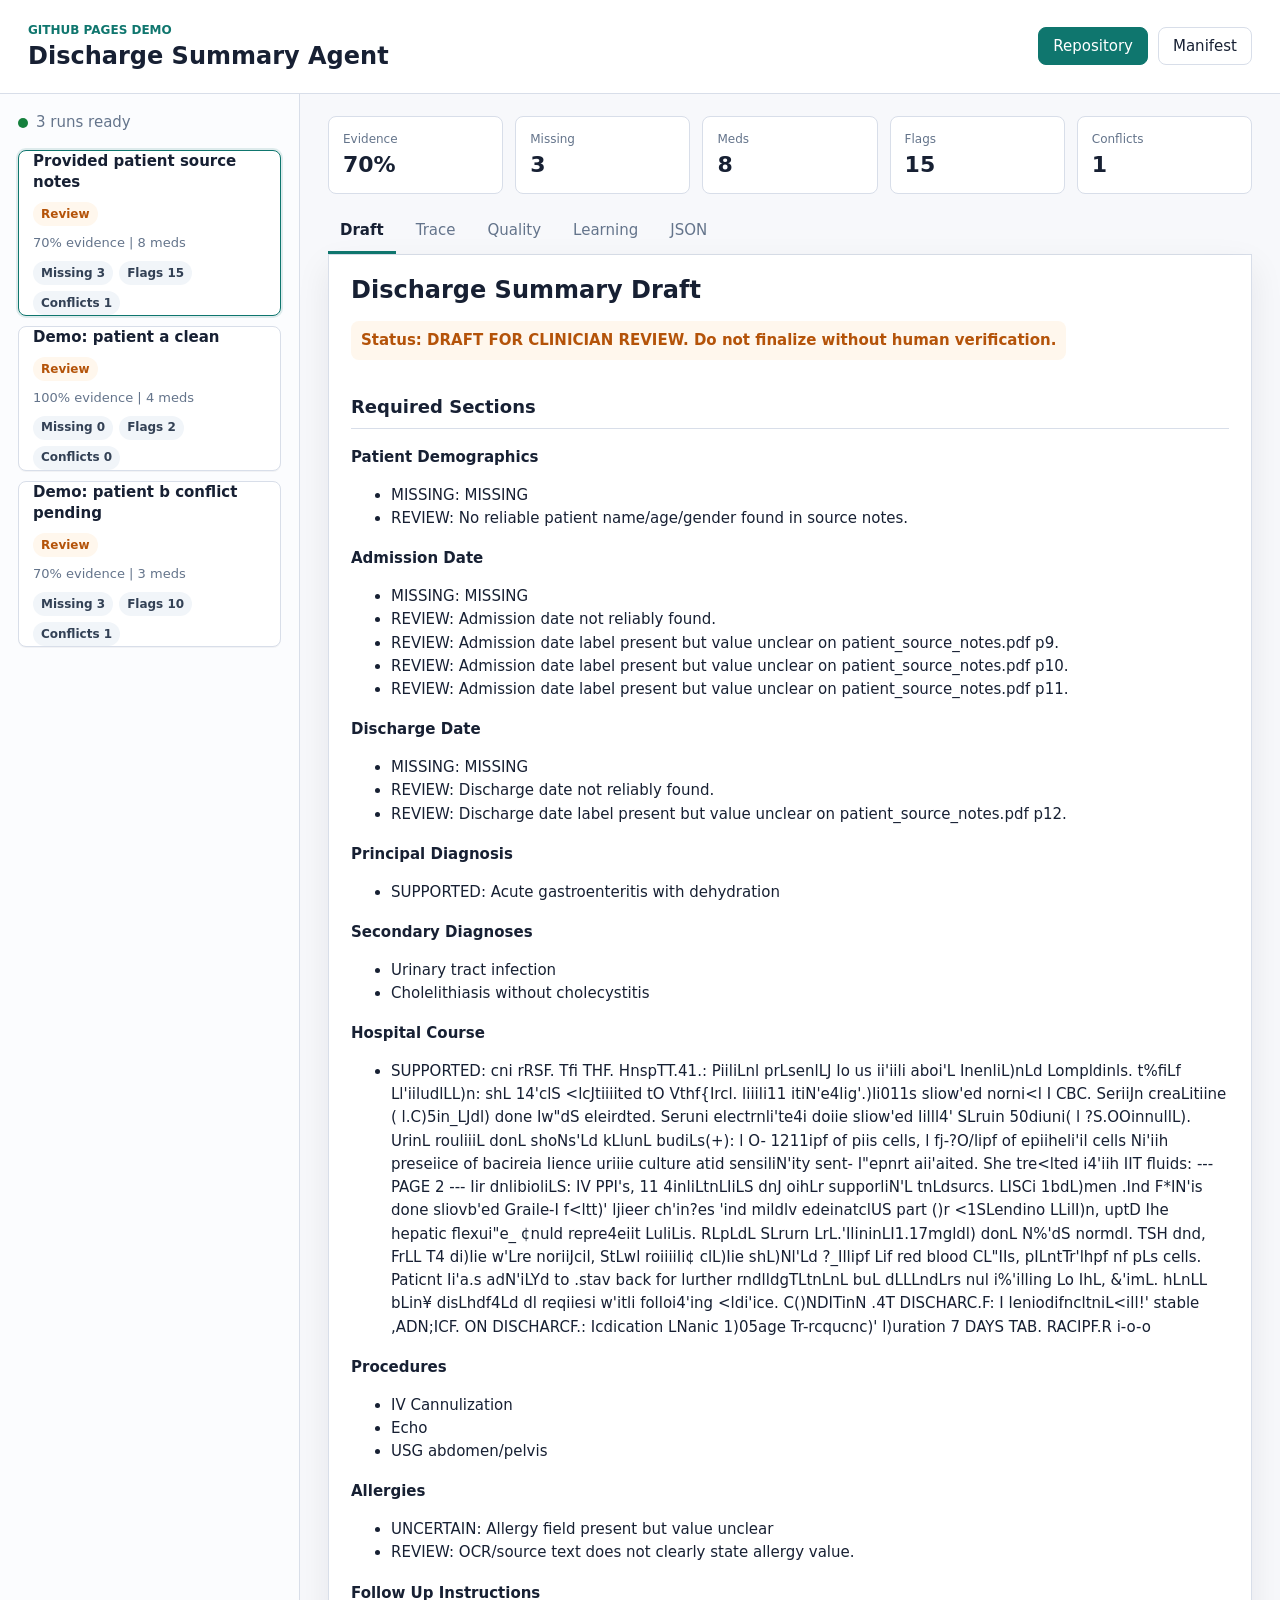
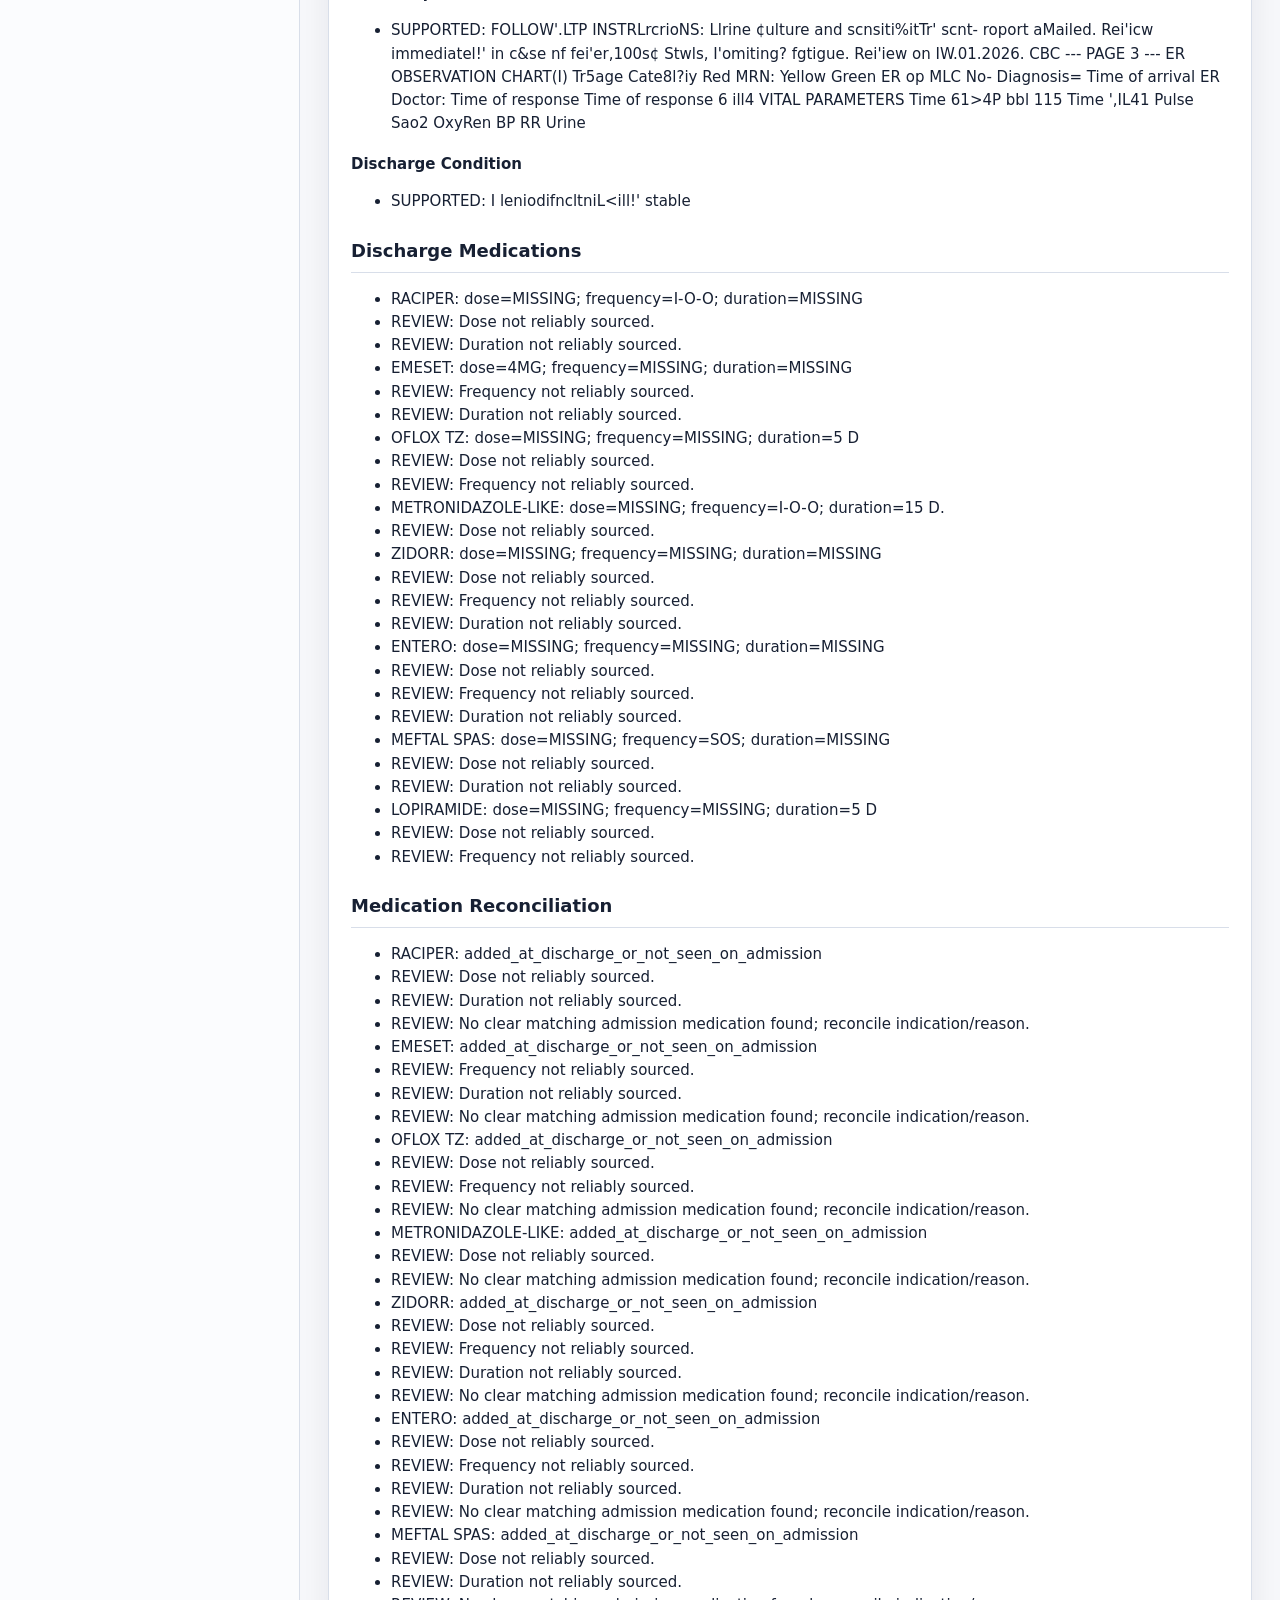
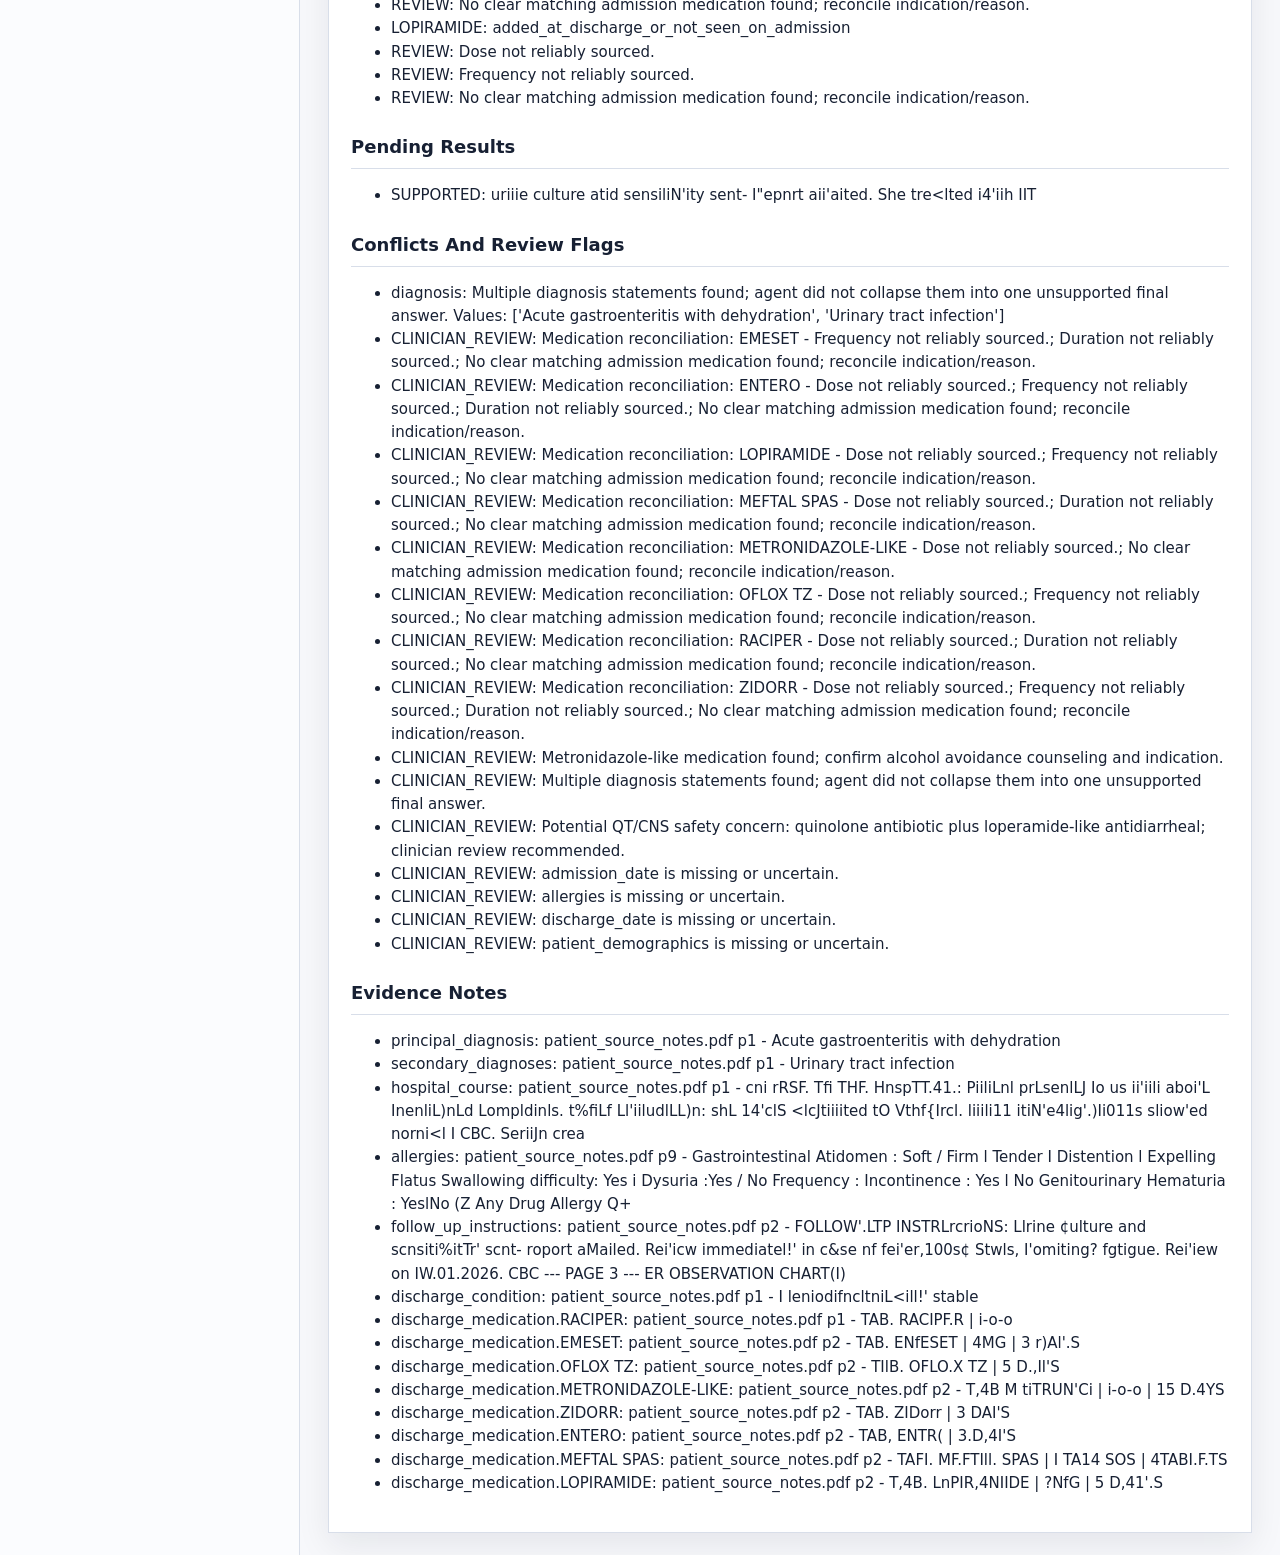
==== docs/index.html @ 787cefed "Add GitHub Pages live demo" ====
<!doctype html>
<html lang="en">
  <head>
    <meta charset="utf-8" />
    <meta name="viewport" content="width=device-width, initial-scale=1" />
    <title>Dscribe Agent Live Demo</title>
    <link rel="icon" href="./favicon.svg" type="image/svg+xml" />
    <link rel="stylesheet" href="./styles.css" />
  </head>
  <body>
    <div class="app-shell">
      <header class="topbar">
        <div>
          <p class="eyebrow">GitHub Pages Demo</p>
          <h1>Discharge Summary Agent</h1>
        </div>
        <div class="toolbar" aria-label="Project links">
          <a class="button-link primary" href="https://github.com/yashdhanani/Discharge-Summary-Agent" target="_blank" rel="noreferrer">
            Repository
          </a>
          <a class="button-link" href="./data/manifest.json" target="_blank" rel="noreferrer">
            Manifest
          </a>
        </div>
      </header>

      <main class="workspace">
        <aside class="sidebar" aria-label="Runs">
          <div class="status-row">
            <span id="healthDot" class="dot"></span>
            <span id="healthText">Loading review data</span>
          </div>
          <div id="runList" class="run-list"></div>
        </aside>

        <section class="main-panel">
          <div class="summary-bar">
            <div>
              <span class="metric-label">Evidence</span>
              <strong id="metricEvidence">--</strong>
            </div>
            <div>
              <span class="metric-label">Missing</span>
              <strong id="metricMissing">--</strong>
            </div>
            <div>
              <span class="metric-label">Meds</span>
              <strong id="metricMeds">--</strong>
            </div>
            <div>
              <span class="metric-label">Flags</span>
              <strong id="metricFlags">--</strong>
            </div>
            <div>
              <span class="metric-label">Conflicts</span>
              <strong id="metricConflicts">--</strong>
            </div>
          </div>

          <nav class="tabs" aria-label="Artifacts" role="tablist">
            <button class="tab active" data-tab="draft" type="button" role="tab" aria-selected="true">Draft</button>
            <button class="tab" data-tab="trace" type="button" role="tab" aria-selected="false">Trace</button>
            <button class="tab" data-tab="quality" type="button" role="tab" aria-selected="false">Quality</button>
            <button class="tab" data-tab="learning" type="button" role="tab" aria-selected="false">Learning</button>
            <button class="tab" data-tab="structured" type="button" role="tab" aria-selected="false">JSON</button>
          </nav>

          <section id="content" class="content" aria-live="polite" role="tabpanel"></section>
        </section>
      </main>
    </div>

    <div id="toast" class="toast" role="status"></div>
    <script src="./app.js"></script>
  </body>
</html>
---- docs/styles.css ----
:root {
  --bg: #f7f8fb;
  --panel: #ffffff;
  --panel-2: #f1f5f9;
  --text: #172033;
  --muted: #64748b;
  --line: #d8dee9;
  --accent: #0f766e;
  --accent-2: #1d4ed8;
  --danger: #b42318;
  --warn: #b45309;
  --ok: #15803d;
  --shadow: 0 12px 32px rgba(15, 23, 42, 0.08);
}

* {
  box-sizing: border-box;
}

body {
  margin: 0;
  min-height: 100vh;
  background: var(--bg);
  color: var(--text);
  font-family: Inter, ui-sans-serif, system-ui, -apple-system, BlinkMacSystemFont, "Segoe UI", sans-serif;
  font-size: 15px;
  line-height: 1.45;
}

button,
select,
.button-link {
  font: inherit;
}

.app-shell {
  min-height: 100vh;
  display: flex;
  flex-direction: column;
}

.topbar {
  display: flex;
  align-items: center;
  justify-content: space-between;
  gap: 20px;
  padding: 22px 28px;
  border-bottom: 1px solid var(--line);
  background: var(--panel);
}

.eyebrow {
  margin: 0 0 4px;
  color: var(--accent);
  font-size: 12px;
  font-weight: 700;
  text-transform: uppercase;
}

h1 {
  margin: 0;
  font-size: 24px;
  line-height: 1.15;
  letter-spacing: 0;
}

.toolbar {
  display: flex;
  align-items: center;
  gap: 10px;
  flex-wrap: wrap;
}

button,
.button-link {
  height: 38px;
  border: 1px solid var(--line);
  border-radius: 8px;
  padding: 0 14px;
  background: var(--panel);
  color: var(--text);
  cursor: pointer;
  display: inline-flex;
  align-items: center;
  gap: 8px;
  white-space: nowrap;
  transition: border-color 140ms ease, background 140ms ease, box-shadow 140ms ease, transform 140ms ease;
  text-decoration: none;
}

button:hover,
.button-link:hover {
  border-color: #94a3b8;
}

button:focus-visible,
.button-link:focus-visible {
  outline: 3px solid rgba(29, 78, 216, 0.24);
  outline-offset: 2px;
}

button:disabled {
  cursor: progress;
  opacity: 0.64;
}

button.primary,
.button-link.primary {
  background: var(--accent);
  border-color: var(--accent);
  color: #ffffff;
}

button.primary:hover,
.button-link.primary:hover {
  background: #0d645d;
}

.icon-button {
  width: 38px;
  padding: 0;
  justify-content: center;
}

.workspace {
  display: grid;
  grid-template-columns: 300px minmax(0, 1fr);
  gap: 0;
  flex: 1;
  min-height: 0;
}

.sidebar {
  border-right: 1px solid var(--line);
  background: #fbfcfe;
  padding: 18px;
  overflow: auto;
}

.status-row {
  display: flex;
  align-items: center;
  gap: 8px;
  color: var(--muted);
  margin-bottom: 16px;
}

.dot {
  width: 10px;
  height: 10px;
  border-radius: 50%;
  background: var(--warn);
}

.dot.ok {
  background: var(--ok);
}

.run-list {
  display: grid;
  gap: 10px;
}

.run-item {
  width: 100%;
  min-height: 112px;
  height: auto;
  display: grid;
  justify-items: start;
  align-content: center;
  gap: 8px;
  text-align: left;
  background: var(--panel);
  box-shadow: 0 1px 0 rgba(15, 23, 42, 0.04);
  white-space: normal;
}

.run-item.active {
  border-color: var(--accent);
  box-shadow: 0 0 0 2px rgba(15, 118, 110, 0.12);
}

.run-title {
  font-weight: 700;
  min-width: 0;
  overflow-wrap: anywhere;
}

.run-sub {
  color: var(--muted);
  font-size: 13px;
}

.run-row {
  display: flex;
  align-items: flex-start;
  justify-content: space-between;
  gap: 8px;
  width: 100%;
  min-width: 0;
  flex-wrap: wrap;
}

.run-chips,
.pill-list {
  display: flex;
  flex-wrap: wrap;
  gap: 6px;
}

.mini-chip,
.field-pill,
.status-pill {
  display: inline-flex;
  align-items: center;
  min-height: 24px;
  border-radius: 999px;
  padding: 3px 8px;
  font-size: 12px;
  font-weight: 700;
  line-height: 1.2;
  overflow-wrap: anywhere;
  white-space: normal;
}

.status-pill {
  flex: 0 0 auto;
}

.mini-chip,
.field-pill {
  background: var(--panel-2);
  color: #334155;
}

.status-pill.review {
  background: #fff7ed;
  color: var(--warn);
}

.status-pill.clean {
  background: #ecfdf3;
  color: var(--ok);
}

.main-panel {
  padding: 22px 28px;
  min-width: 0;
  overflow: auto;
}

.summary-bar {
  display: grid;
  grid-template-columns: repeat(5, minmax(120px, 1fr));
  gap: 12px;
  margin-bottom: 16px;
}

.summary-bar > div {
  background: var(--panel);
  border: 1px solid var(--line);
  border-radius: 8px;
  padding: 14px;
}

.metric-label {
  display: block;
  color: var(--muted);
  font-size: 12px;
  margin-bottom: 6px;
}

.summary-bar strong {
  font-size: 22px;
  line-height: 1;
}

.tabs {
  display: flex;
  gap: 8px;
  border-bottom: 1px solid var(--line);
  margin-bottom: 0;
  overflow-x: auto;
}

.tab {
  border: 0;
  border-radius: 0;
  background: transparent;
  color: var(--muted);
  padding: 0 12px;
  height: 44px;
  border-bottom: 3px solid transparent;
}

.tab.active {
  color: var(--text);
  border-bottom-color: var(--accent);
  font-weight: 700;
}

.tab:focus-visible {
  outline-offset: -3px;
}

.content {
  background: var(--panel);
  border: 1px solid var(--line);
  border-top: 0;
  min-height: 560px;
  min-width: 0;
  padding: 22px;
  box-shadow: var(--shadow);
  overflow: auto;
}

.empty-state {
  display: grid;
  place-items: center;
  min-height: 360px;
  color: var(--muted);
  text-align: center;
  padding: 24px;
}

.empty-state.compact {
  min-height: 112px;
  border: 1px dashed var(--line);
  border-radius: 8px;
  background: var(--panel);
}

.empty-state.error {
  color: var(--danger);
  background: #fff7f5;
}

.markdown {
  max-width: 1120px;
  min-width: 0;
}

.markdown h1,
.markdown h2,
.markdown h3 {
  letter-spacing: 0;
}

.markdown h1 {
  font-size: 24px;
  margin: 0 0 16px;
}

.markdown h2 {
  font-size: 18px;
  margin: 24px 0 10px;
  border-bottom: 1px solid var(--line);
  padding-bottom: 8px;
}

.markdown h3 {
  font-size: 15px;
  margin: 18px 0 8px;
}

.draft-status {
  display: inline-flex;
  max-width: 100%;
  margin: 0 0 10px;
  border-radius: 8px;
  background: #fff7ed;
  color: var(--warn);
  padding: 8px 10px;
  font-weight: 700;
  overflow-wrap: anywhere;
}

.markdown p,
.markdown li {
  line-height: 1.55;
}

.markdown code,
pre {
  font-family: ui-monospace, SFMono-Regular, Menlo, Monaco, Consolas, "Liberation Mono", monospace;
}

pre {
  max-width: 100%;
  min-width: 0;
  white-space: pre-wrap;
  overflow-wrap: anywhere;
  background: #101828;
  color: #f8fafc;
  padding: 16px;
  border-radius: 8px;
  overflow: auto;
}

.trace-list {
  display: grid;
  gap: 14px;
  min-width: 0;
}

.trace-step {
  border: 1px solid var(--line);
  border-radius: 8px;
  padding: 0;
  background: #fbfcfe;
  min-width: 0;
  overflow-wrap: anywhere;
  display: grid;
  grid-template-columns: 54px minmax(0, 1fr);
  overflow: hidden;
}

.trace-index {
  display: grid;
  place-items: start center;
  padding-top: 16px;
  background: #eef6f5;
  color: var(--accent);
  font-weight: 800;
}

.trace-body {
  padding: 14px;
  min-width: 0;
}

.trace-head {
  display: flex;
  align-items: flex-start;
  flex-wrap: wrap;
  justify-content: space-between;
  gap: 12px;
  margin-bottom: 8px;
  min-width: 0;
}

.trace-label {
  display: block;
  color: var(--muted);
  font-size: 12px;
  font-weight: 700;
  margin-bottom: 2px;
  text-transform: uppercase;
}

.badge {
  display: inline-flex;
  align-items: center;
  border-radius: 999px;
  background: var(--panel-2);
  color: var(--text);
  padding: 4px 8px;
  font-size: 12px;
  font-weight: 700;
  max-width: 100%;
  white-space: normal;
  overflow-wrap: anywhere;
}

.badge.warn {
  background: #fff7ed;
  color: var(--warn);
}

.badge.ok {
  background: #ecfdf3;
  color: var(--ok);
}

.quality-grid {
  display: grid;
  grid-template-columns: repeat(2, minmax(0, 1fr));
  gap: 14px;
}

.quality-block {
  border: 1px solid var(--line);
  border-radius: 8px;
  padding: 16px;
  background: #fbfcfe;
  min-width: 0;
}

.quality-block h3 {
  margin: 0 0 10px;
  font-size: 15px;
}

.quality-block p {
  display: flex;
  justify-content: space-between;
  gap: 12px;
  margin: 8px 0;
  color: var(--muted);
}

.quality-block p strong {
  color: var(--text);
  text-align: right;
  overflow-wrap: anywhere;
}

.review-grid {
  display: grid;
  grid-template-columns: minmax(260px, 0.85fr) minmax(0, 1.15fr);
  gap: 20px;
  margin-top: 22px;
  min-width: 0;
}

.review-grid h2 {
  margin: 0 0 12px;
  font-size: 18px;
}

.field-group {
  margin-bottom: 18px;
}

.field-group h3 {
  margin: 0 0 8px;
  color: var(--muted);
  font-size: 13px;
  text-transform: uppercase;
}

.flag-list {
  margin: 0;
  padding: 0;
  display: grid;
  gap: 8px;
  list-style: none;
}

.flag-list li {
  display: grid;
  grid-template-columns: 78px minmax(0, 1fr);
  gap: 10px;
  border: 1px solid var(--line);
  border-radius: 8px;
  padding: 10px;
  background: #fbfcfe;
  overflow-wrap: anywhere;
}

.flag-list li.quiet {
  display: block;
  color: var(--muted);
}

.flag-type {
  align-self: start;
  justify-self: start;
  border-radius: 999px;
  background: #fff7ed;
  color: var(--warn);
  padding: 3px 8px;
  font-size: 12px;
  font-weight: 800;
}

.quiet,
.learning-note {
  color: var(--muted);
}

.chart-wrap {
  display: grid;
  gap: 16px;
  min-width: 0;
}

canvas {
  width: 100%;
  height: 280px;
  border: 1px solid var(--line);
  border-radius: 8px;
  background: #ffffff;
}

.is-loading .content {
  opacity: 0.82;
}

.toast {
  position: fixed;
  right: 20px;
  bottom: 20px;
  max-width: 360px;
  background: #172033;
  color: #ffffff;
  padding: 12px 14px;
  border-radius: 8px;
  box-shadow: var(--shadow);
  opacity: 0;
  transform: translateY(8px);
  transition: opacity 160ms ease, transform 160ms ease;
  pointer-events: none;
}

.toast.show {
  opacity: 1;
  transform: translateY(0);
}

@media (max-width: 920px) {
  .topbar {
    align-items: flex-start;
    flex-direction: column;
  }

  .workspace {
    grid-template-columns: 1fr;
  }

  .sidebar {
    border-right: 0;
    border-bottom: 1px solid var(--line);
  }

  .run-list {
    grid-template-columns: repeat(auto-fit, minmax(220px, 1fr));
  }

  .summary-bar,
  .quality-grid,
  .review-grid {
    grid-template-columns: repeat(2, minmax(0, 1fr));
  }
}

@media (max-width: 560px) {
  .topbar,
  .main-panel,
  .sidebar {
    padding: 16px;
  }

  .summary-bar,
  .quality-grid,
  .review-grid {
    grid-template-columns: 1fr;
  }

  .toolbar {
    width: 100%;
  }

  .toolbar button:not(.icon-button) {
    flex: 1 1 180px;
    justify-content: center;
  }

  .tabs {
    gap: 4px;
  }

  .tab {
    padding: 0 8px;
  }

  .content {
    padding: 16px;
    min-height: 480px;
  }

  .trace-step {
    grid-template-columns: 42px minmax(0, 1fr);
  }

  .flag-list li {
    grid-template-columns: 1fr;
  }

  .quality-block p {
    display: grid;
  }
}
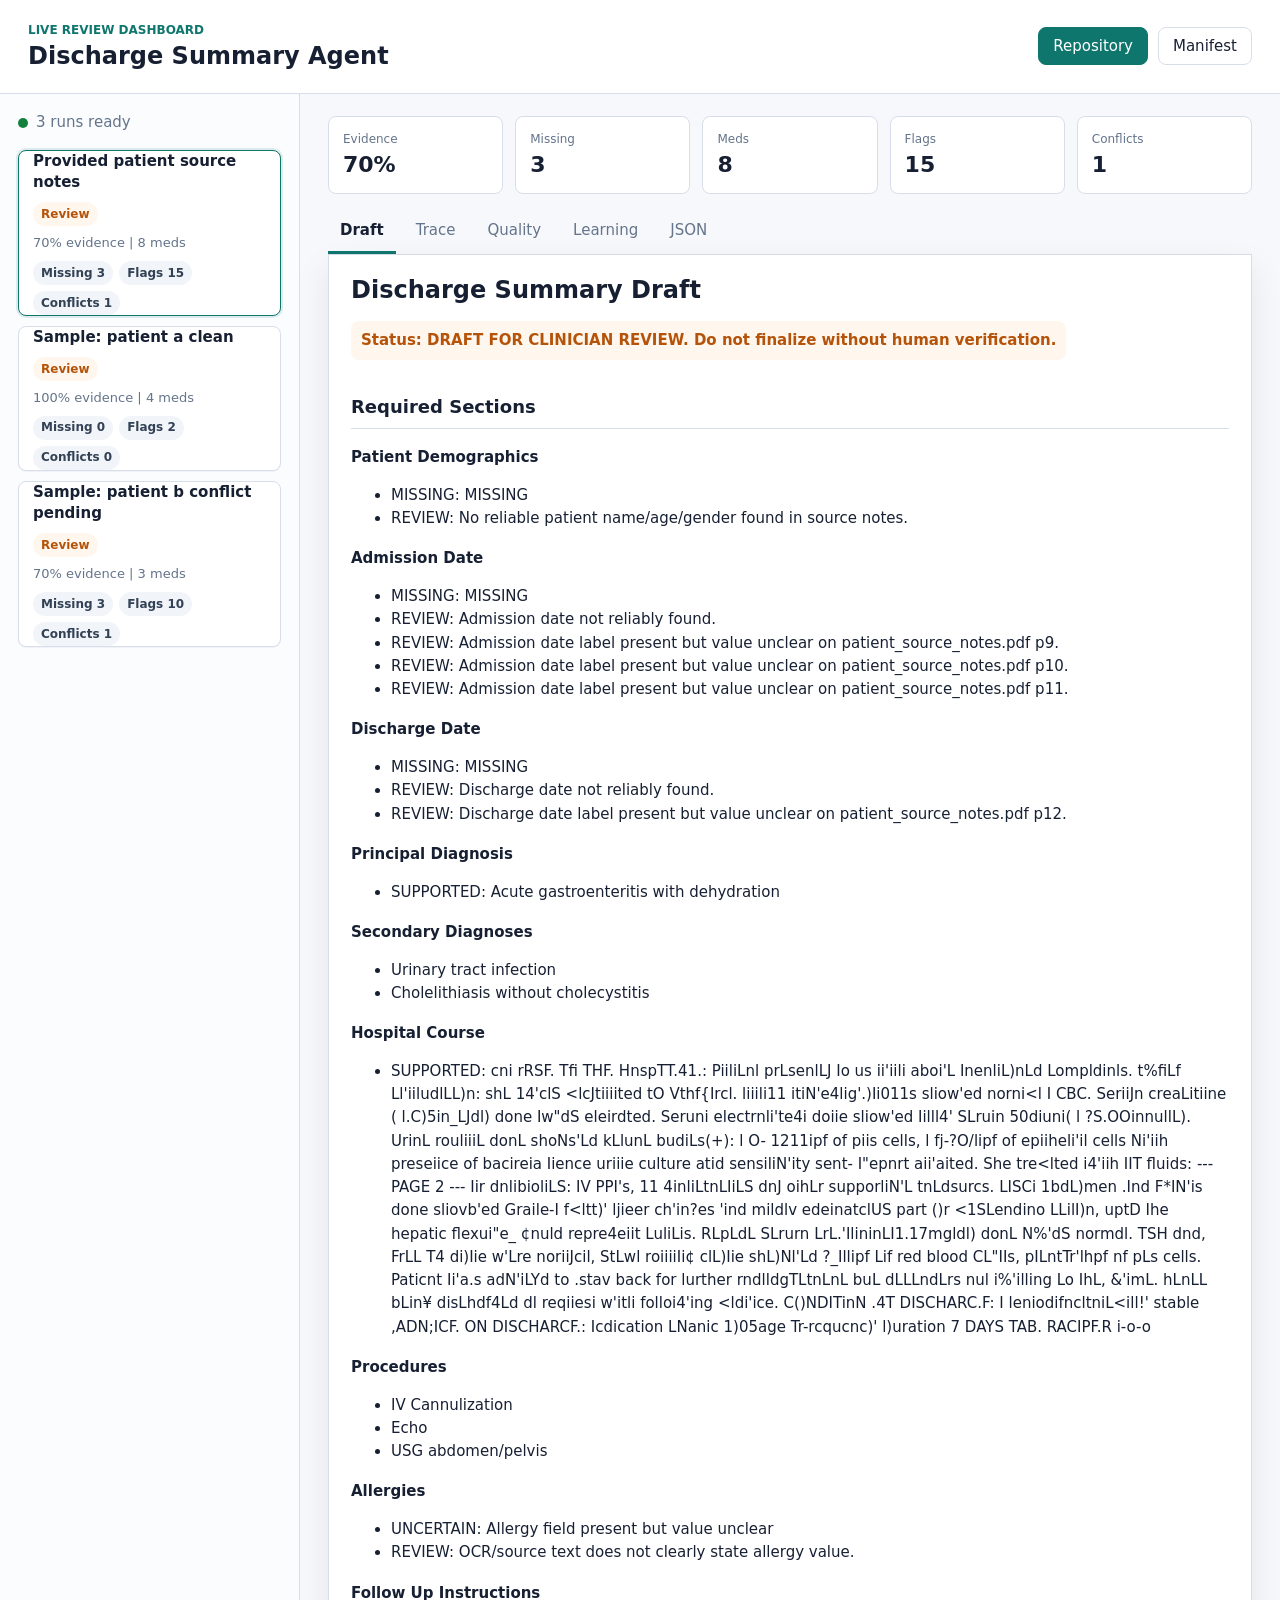
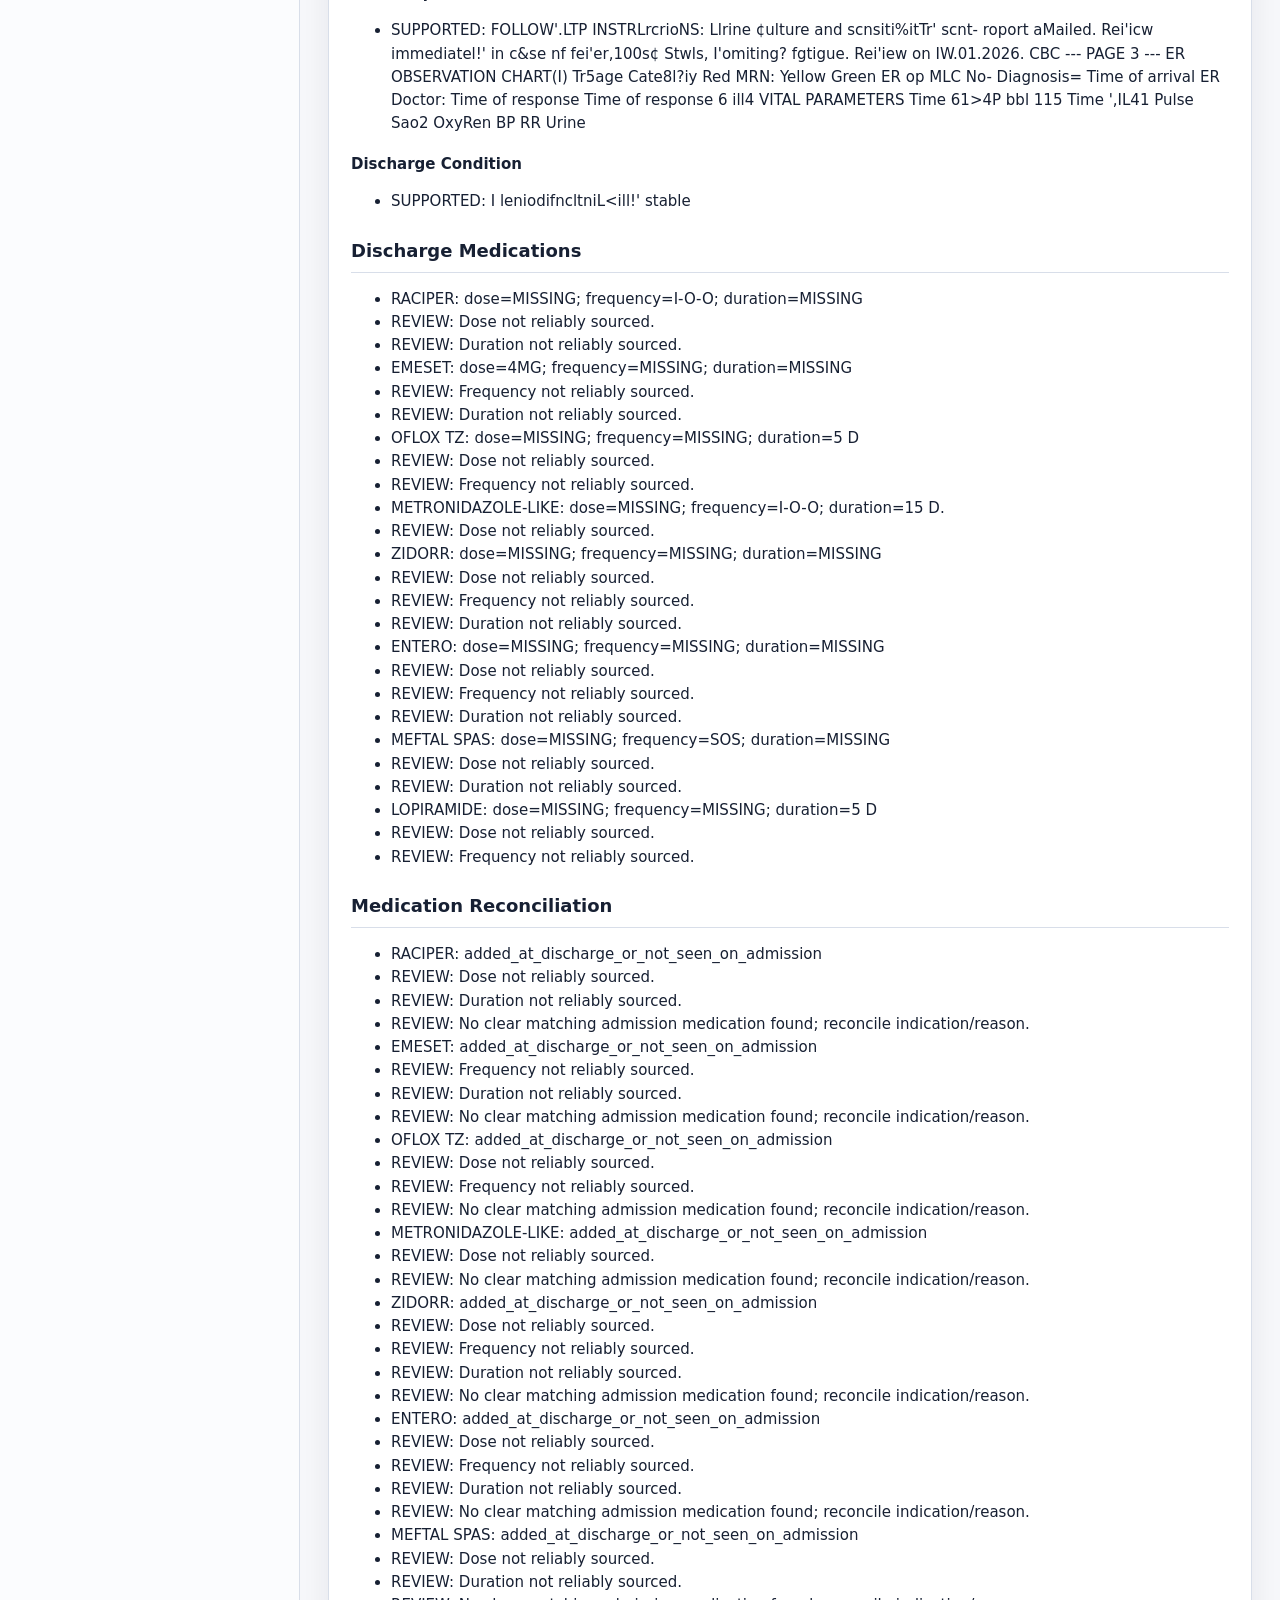
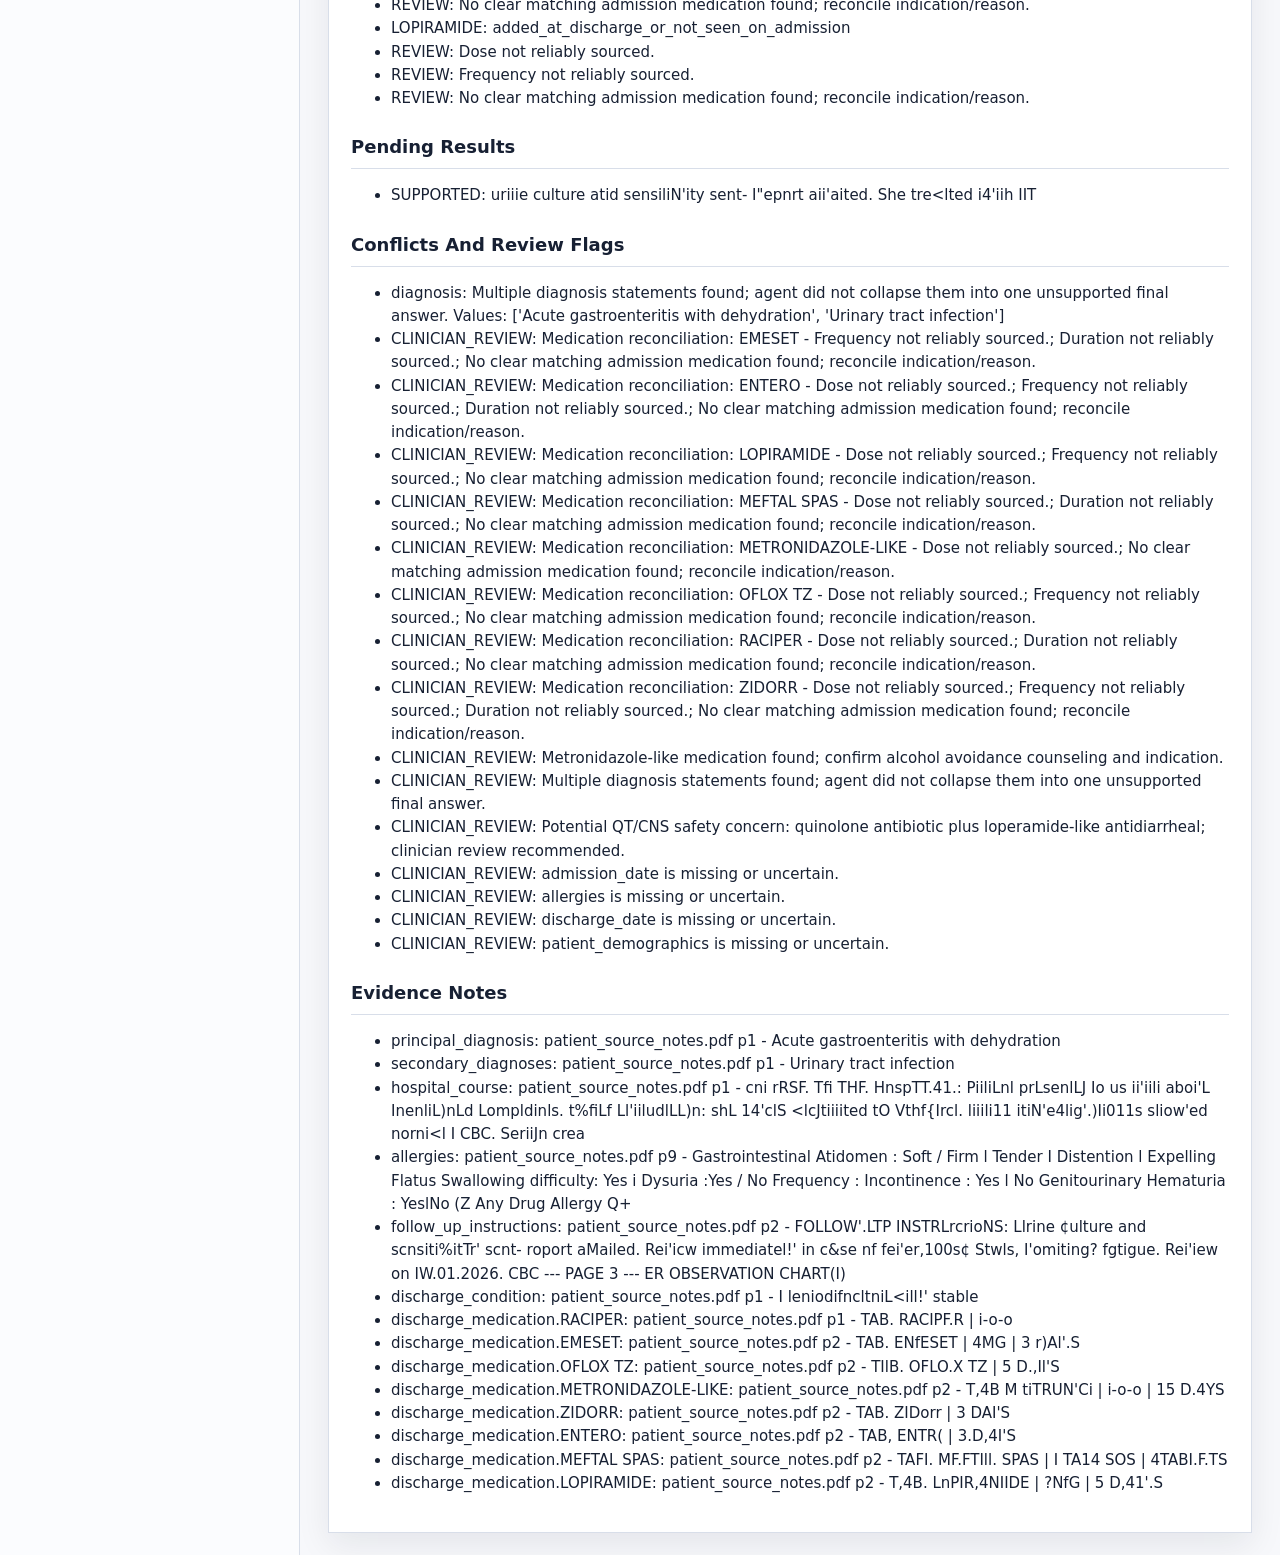
==== commit 41dc0470: "Clean project handoff structure" ====
--- a/docs/index.html
+++ b/docs/index.html
@@ -3,7 +3,7 @@
   <head>
     <meta charset="utf-8" />
     <meta name="viewport" content="width=device-width, initial-scale=1" />
-    <title>Dscribe Agent Live Demo</title>
+    <title>Discharge Summary Agent Dashboard</title>
     <link rel="icon" href="./favicon.svg" type="image/svg+xml" />
     <link rel="stylesheet" href="./styles.css" />
   </head>
@@ -11,7 +11,7 @@
     <div class="app-shell">
       <header class="topbar">
         <div>
-          <p class="eyebrow">GitHub Pages Demo</p>
+          <p class="eyebrow">Live Review Dashboard</p>
           <h1>Discharge Summary Agent</h1>
         </div>
         <div class="toolbar" aria-label="Project links">
